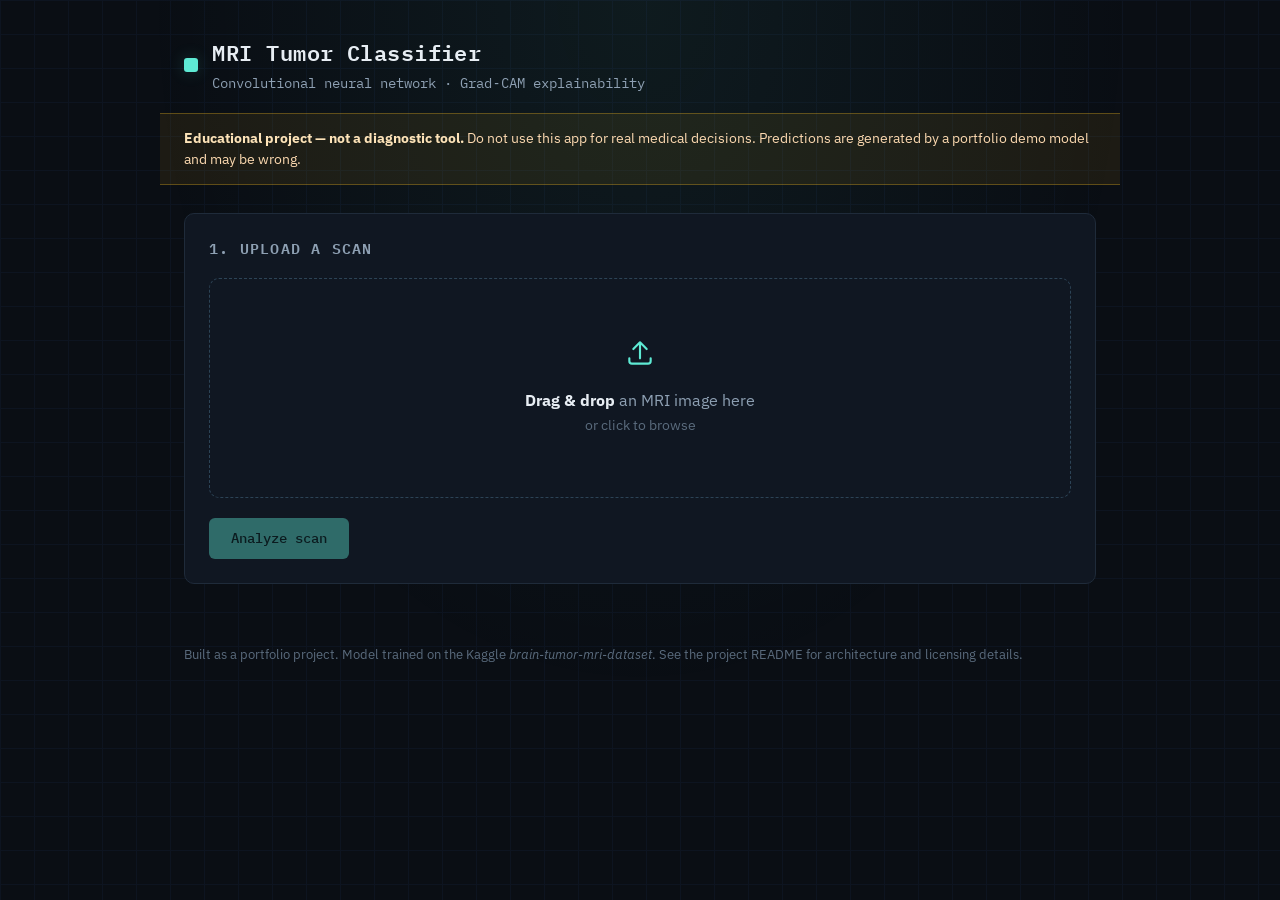
==== static/index.html @ f2979c69 "Add static frontend and wire static file serving into main.py Implements issue #4: a minimal drag-an" ====
<!doctype html>
<html lang="en">
<head>
  <meta charset="UTF-8" />
  <meta name="viewport" content="width=device-width, initial-scale=1.0" />
  <title>MRI Tumor Classifier</title>
  <link rel="stylesheet" href="/static/style.css" />
</head>
<body>
  <div class="scanlines" aria-hidden="true"></div>

  <header class="site-header">
    <div class="brand">
      <span class="brand-mark" aria-hidden="true"></span>
      <div>
        <h1>MRI Tumor Classifier</h1>
        <p class="subhead">Convolutional neural network &middot; Grad&#8209;CAM explainability</p>
      </div>
    </div>
  </header>

  <div class="disclaimer" role="note">
    <strong>Educational project — not a diagnostic tool.</strong>
    Do not use this app for real medical decisions. Predictions are generated by a
    portfolio demo model and may be wrong.
  </div>

  <main class="layout">
    <section class="panel upload-panel" aria-labelledby="upload-heading">
      <h2 id="upload-heading">1. Upload a scan</h2>

      <div id="dropzone" class="dropzone" tabindex="0" role="button"
           aria-label="Upload an MRI image by dragging and dropping or pressing Enter to browse files">
        <input id="file-input" type="file" accept="image/*" hidden />

        <div id="dropzone-empty" class="dropzone-content">
          <svg class="upload-icon" viewBox="0 0 24 24" fill="none" aria-hidden="true">
            <path d="M12 16V4M12 4L7 9M12 4l5 5" stroke="currentColor" stroke-width="1.6" stroke-linecap="round" stroke-linejoin="round"/>
            <path d="M4 16v2a2 2 0 0 0 2 2h12a2 2 0 0 0 2-2v-2" stroke="currentColor" stroke-width="1.6" stroke-linecap="round" stroke-linejoin="round"/>
          </svg>
          <p><strong>Drag &amp; drop</strong> an MRI image here</p>
          <p class="or-text">or click to browse</p>
        </div>

        <div id="dropzone-preview" class="dropzone-preview" hidden>
          <img id="preview-image" alt="Preview of the uploaded MRI scan" />
        </div>
      </div>

      <div class="upload-actions">
        <button id="change-image-btn" class="btn btn-ghost" type="button" hidden>Choose a different image</button>
        <button id="analyze-btn" class="btn btn-primary" type="button" disabled>Analyze scan</button>
      </div>

      <p id="error-message" class="error-message" role="alert" hidden></p>
    </section>

    <section id="results-panel" class="panel results-panel" aria-labelledby="results-heading" hidden>
      <h2 id="results-heading">2. Results</h2>

      <div id="loading-state" class="loading-state" hidden>
        <span class="spinner" aria-hidden="true"></span>
        <p>Running inference&hellip;</p>
      </div>

      <div id="results-content" class="results-content" hidden>
        <div class="results-grid">
          <figure class="gradcam-figure">
            <img id="gradcam-image" alt="Grad-CAM heatmap overlay highlighting the regions of the scan that most influenced the prediction" />
            <figcaption>Grad&#8209;CAM heatmap &mdash; brighter regions influenced the prediction most</figcaption>
          </figure>

          <div class="prediction-summary">
            <p class="predicted-label-tag">Predicted class</p>
            <p id="predicted-class" class="predicted-class"></p>

            <p class="confidence-label-tag">Confidence by class</p>
            <ul id="confidence-list" class="confidence-list"></ul>
          </div>
        </div>

        <div class="disclaimer disclaimer-results" role="note">
          <strong>Reminder:</strong> this is an educational demo, not a diagnostic tool.
          Never use this output for real medical decisions.
        </div>
      </div>
    </section>
  </main>

  <footer class="site-footer">
    <p>
      Built as a portfolio project. Model trained on the Kaggle
      <em>brain-tumor-mri-dataset</em>. See the project README for architecture and licensing details.
    </p>
  </footer>

  <script src="/static/script.js"></script>
</body>
</html>
---- static/style.css ----
@import url("https://fonts.googleapis.com/css2?family=IBM+Plex+Mono:wght@400;500;600&family=IBM+Plex+Sans:wght@400;500;600&display=swap");

:root {
  --bg: #0a0e14;
  --bg-grid: #0d1420;
  --panel: #101722;
  --panel-border: #1f2b3a;
  --panel-border-hover: #2c4356;
  --text: #e7edf3;
  --text-dim: #8ea0b3;
  --text-faint: #5a6b7d;
  --accent: #5eead4;
  --accent-strong: #2dd4bf;
  --accent-dim: rgba(94, 234, 212, 0.12);
  --error: #f87171;
  --error-bg: rgba(248, 113, 113, 0.1);
  --error-border: rgba(248, 113, 113, 0.35);
  --radius: 10px;
  --font-mono: "IBM Plex Mono", ui-monospace, SFMono-Regular, Menlo, monospace;
  --font-sans: "IBM Plex Sans", -apple-system, BlinkMacSystemFont, sans-serif;
}

* {
  box-sizing: border-box;
}

/* The `hidden` attribute must always win over any `display` rule below --
   several elements toggle visibility via `.hidden = true/false` in script.js
   and rely on the browser's default [hidden] behavior. */
[hidden] {
  display: none !important;
}

html,
body {
  margin: 0;
  padding: 0;
}

body {
  min-height: 100vh;
  background-color: var(--bg);
  background-image:
    linear-gradient(var(--bg-grid) 1px, transparent 1px),
    linear-gradient(90deg, var(--bg-grid) 1px, transparent 1px);
  background-size: 34px 34px;
  color: var(--text);
  font-family: var(--font-sans);
  line-height: 1.5;
  position: relative;
}

.scanlines {
  position: fixed;
  inset: 0;
  pointer-events: none;
  background: radial-gradient(ellipse at top, rgba(94, 234, 212, 0.06), transparent 55%);
  z-index: 0;
}

/* ---------- Header ---------- */

.site-header {
  position: relative;
  z-index: 1;
  padding: 2.25rem 1.5rem 1.25rem;
  max-width: 960px;
  margin: 0 auto;
}

.brand {
  display: flex;
  align-items: center;
  gap: 0.9rem;
}

.brand-mark {
  width: 14px;
  height: 14px;
  flex: none;
  border-radius: 3px;
  background: var(--accent);
  box-shadow: 0 0 16px 2px var(--accent-dim);
}

.site-header h1 {
  margin: 0;
  font-family: var(--font-mono);
  font-size: 1.4rem;
  font-weight: 600;
  letter-spacing: 0.02em;
}

.subhead {
  margin: 0.2rem 0 0;
  color: var(--text-dim);
  font-size: 0.85rem;
  font-family: var(--font-mono);
}

/* ---------- Disclaimer ---------- */

.disclaimer {
  position: relative;
  z-index: 1;
  max-width: 960px;
  margin: 0 auto 1.75rem;
  padding: 0.85rem 1.5rem;
  font-size: 0.88rem;
  color: #fcd9b0;
  background: rgba(251, 191, 36, 0.08);
  border-top: 1px solid rgba(251, 191, 36, 0.3);
  border-bottom: 1px solid rgba(251, 191, 36, 0.3);
}

.disclaimer strong {
  color: #fde3b8;
}

.disclaimer-results {
  margin: 1.5rem 0 0;
  border-radius: var(--radius);
  border: 1px solid rgba(251, 191, 36, 0.3);
}

/* ---------- Layout ---------- */

.layout {
  position: relative;
  z-index: 1;
  max-width: 960px;
  margin: 0 auto;
  padding: 0 1.5rem 3rem;
  display: grid;
  gap: 1.5rem;
}

.panel {
  background: var(--panel);
  border: 1px solid var(--panel-border);
  border-radius: var(--radius);
  padding: 1.5rem;
}

.panel h2 {
  margin: 0 0 1.1rem;
  font-family: var(--font-mono);
  font-size: 0.95rem;
  font-weight: 600;
  color: var(--text-dim);
  text-transform: uppercase;
  letter-spacing: 0.08em;
}

/* ---------- Dropzone ---------- */

.dropzone {
  border: 1.5px dashed var(--panel-border-hover);
  border-radius: var(--radius);
  min-height: 220px;
  display: flex;
  align-items: center;
  justify-content: center;
  cursor: pointer;
  transition: border-color 0.15s ease, background-color 0.15s ease;
  outline: none;
}

.dropzone:hover,
.dropzone:focus-visible {
  border-color: var(--accent);
  background: var(--accent-dim);
}

.dropzone.dragover {
  border-color: var(--accent-strong);
  background: var(--accent-dim);
}

.dropzone-content {
  text-align: center;
  color: var(--text-dim);
  padding: 2rem;
}

.upload-icon {
  width: 32px;
  height: 32px;
  color: var(--accent);
  margin-bottom: 0.6rem;
}

.dropzone-content p {
  margin: 0.2rem 0;
}

.dropzone-content strong {
  color: var(--text);
}

.or-text {
  font-size: 0.85rem;
  color: var(--text-faint);
}

.dropzone-preview {
  width: 100%;
  padding: 1rem;
  display: flex;
  justify-content: center;
}

.dropzone-preview img {
  max-width: 100%;
  max-height: 360px;
  border-radius: 6px;
  border: 1px solid var(--panel-border);
}

/* ---------- Buttons ---------- */

.upload-actions {
  display: flex;
  gap: 0.75rem;
  margin-top: 1.25rem;
  flex-wrap: wrap;
}

.btn {
  font-family: var(--font-mono);
  font-size: 0.85rem;
  font-weight: 500;
  padding: 0.65rem 1.3rem;
  border-radius: 6px;
  border: 1px solid transparent;
  cursor: pointer;
  transition: opacity 0.15s ease, background-color 0.15s ease, border-color 0.15s ease;
}

.btn:disabled {
  cursor: not-allowed;
  opacity: 0.4;
}

.btn-primary {
  background: var(--accent);
  color: #06231d;
}

.btn-primary:hover:not(:disabled) {
  background: var(--accent-strong);
}

.btn-ghost {
  background: transparent;
  color: var(--text-dim);
  border-color: var(--panel-border-hover);
}

.btn-ghost:hover {
  color: var(--text);
  border-color: var(--accent);
}

/* ---------- Error ---------- */

.error-message {
  margin: 1.1rem 0 0;
  padding: 0.75rem 1rem;
  background: var(--error-bg);
  border: 1px solid var(--error-border);
  color: var(--error);
  border-radius: 6px;
  font-size: 0.9rem;
}

/* ---------- Results ---------- */

.loading-state {
  display: flex;
  align-items: center;
  gap: 0.75rem;
  color: var(--text-dim);
  padding: 1.5rem 0;
  font-family: var(--font-mono);
  font-size: 0.9rem;
}

.spinner {
  width: 18px;
  height: 18px;
  border-radius: 50%;
  border: 2px solid var(--panel-border-hover);
  border-top-color: var(--accent);
  animation: spin 0.8s linear infinite;
}

@keyframes spin {
  to {
    transform: rotate(360deg);
  }
}

.results-grid {
  display: grid;
  grid-template-columns: 1.1fr 1fr;
  gap: 1.75rem;
}

@media (max-width: 640px) {
  .results-grid {
    grid-template-columns: 1fr;
  }
}

.gradcam-figure {
  margin: 0;
}

.gradcam-figure img {
  width: 100%;
  border-radius: 6px;
  border: 1px solid var(--panel-border);
  display: block;
}

.gradcam-figure figcaption {
  margin-top: 0.6rem;
  font-size: 0.78rem;
  color: var(--text-faint);
}

.predicted-label-tag,
.confidence-label-tag {
  margin: 0 0 0.35rem;
  font-family: var(--font-mono);
  font-size: 0.75rem;
  text-transform: uppercase;
  letter-spacing: 0.08em;
  color: var(--text-faint);
}

.confidence-label-tag {
  margin-top: 1.5rem;
}

.predicted-class {
  margin: 0;
  font-family: var(--font-mono);
  font-size: 1.9rem;
  font-weight: 600;
  color: var(--accent);
  text-transform: capitalize;
}

.confidence-list {
  list-style: none;
  margin: 0;
  padding: 0;
  display: grid;
  gap: 0.6rem;
}

.confidence-row {
  display: grid;
  grid-template-columns: 90px 1fr 48px;
  align-items: center;
  gap: 0.6rem;
  font-size: 0.85rem;
}

.confidence-row .class-name {
  text-transform: capitalize;
  color: var(--text-dim);
}

.confidence-row.is-top .class-name {
  color: var(--text);
  font-weight: 600;
}

.confidence-bar-track {
  display: block;
  height: 8px;
  background: var(--bg-grid);
  border-radius: 4px;
  overflow: hidden;
  border: 1px solid var(--panel-border);
}

.confidence-bar-fill {
  display: block;
  height: 100%;
  background: var(--text-faint);
  border-radius: 4px;
}

.confidence-row.is-top .confidence-bar-fill {
  background: var(--accent);
}

.confidence-value {
  text-align: right;
  font-family: var(--font-mono);
  color: var(--text-dim);
}

/* ---------- Footer ---------- */

.site-footer {
  position: relative;
  z-index: 1;
  max-width: 960px;
  margin: 0 auto;
  padding: 0 1.5rem 3rem;
  color: var(--text-faint);
  font-size: 0.8rem;
}
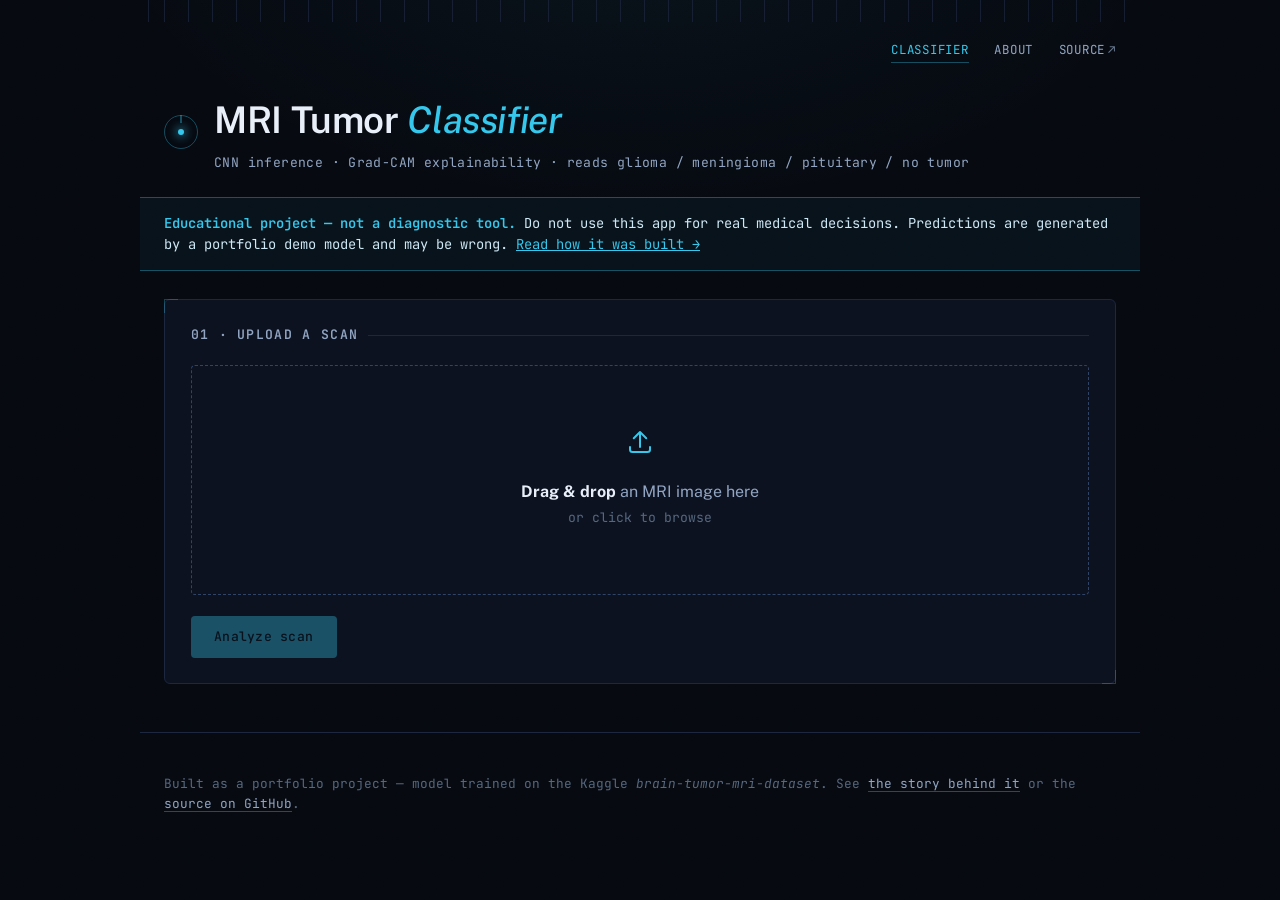
==== commit 1f2258d9: "Model retrain and frontend UI" ====
--- a/static/index.html
+++ b/static/index.html
@@ -4,17 +4,27 @@
   <meta charset="UTF-8" />
   <meta name="viewport" content="width=device-width, initial-scale=1.0" />
   <title>MRI Tumor Classifier</title>
+  <meta name="description" content="Upload a brain MRI scan and get a CNN-based tumor classification with a Grad-CAM heatmap explaining the prediction." />
   <link rel="stylesheet" href="/static/style.css" />
 </head>
 <body>
-  <div class="scanlines" aria-hidden="true"></div>
+  <div class="ruler" aria-hidden="true"></div>
+
+  <nav class="topnav" aria-label="Primary">
+    <span></span>
+    <div class="topnav-links">
+      <a href="/" aria-current="page">Classifier</a>
+      <a href="/about">About</a>
+      <a class="external" href="https://github.com/kellanmcintosh/MRI-tumor-Detection-app" target="_blank" rel="noopener">Source</a>
+    </div>
+  </nav>
 
   <header class="site-header">
     <div class="brand">
       <span class="brand-mark" aria-hidden="true"></span>
       <div>
-        <h1>MRI Tumor Classifier</h1>
-        <p class="subhead">Convolutional neural network &middot; Grad&#8209;CAM explainability</p>
+        <h1>MRI Tumor <em>Classifier</em></h1>
+        <p class="subhead">CNN inference &middot; Grad&#8209;CAM explainability &middot; reads glioma / meningioma / pituitary / no&nbsp;tumor</p>
       </div>
     </div>
   </header>
@@ -22,12 +32,14 @@
   <div class="disclaimer" role="note">
     <strong>Educational project — not a diagnostic tool.</strong>
     Do not use this app for real medical decisions. Predictions are generated by a
-    portfolio demo model and may be wrong.
+    portfolio demo model and may be wrong. <a href="/about#model">Read how it was built &rarr;</a>
   </div>
 
   <main class="layout">
     <section class="panel upload-panel" aria-labelledby="upload-heading">
-      <h2 id="upload-heading">1. Upload a scan</h2>
+      <span class="bracket tl" aria-hidden="true"></span>
+      <span class="bracket br" aria-hidden="true"></span>
+      <h2 id="upload-heading">01 &middot; Upload a scan</h2>
 
       <div id="dropzone" class="dropzone" tabindex="0" role="button"
            aria-label="Upload an MRI image by dragging and dropping or pressing Enter to browse files">
@@ -43,7 +55,11 @@
         </div>
 
         <div id="dropzone-preview" class="dropzone-preview" hidden>
-          <img id="preview-image" alt="Preview of the uploaded MRI scan" />
+          <div class="viewport is-active">
+            <span class="viewport-tag tl">Preview</span>
+            <span class="viewport-tag br">Unprocessed</span>
+            <img id="preview-image" alt="Preview of the uploaded MRI scan" />
+          </div>
         </div>
       </div>
 
@@ -56,7 +72,9 @@
     </section>
 
     <section id="results-panel" class="panel results-panel" aria-labelledby="results-heading" hidden>
-      <h2 id="results-heading">2. Results</h2>
+      <span class="bracket tl" aria-hidden="true"></span>
+      <span class="bracket br" aria-hidden="true"></span>
+      <h2 id="results-heading">02 &middot; Results</h2>
 
       <div id="loading-state" class="loading-state" hidden>
         <span class="spinner" aria-hidden="true"></span>
@@ -66,8 +84,13 @@
       <div id="results-content" class="results-content" hidden>
         <div class="results-grid">
           <figure class="gradcam-figure">
-            <img id="gradcam-image" alt="Grad-CAM heatmap overlay highlighting the regions of the scan that most influenced the prediction" />
-            <figcaption>Grad&#8209;CAM heatmap &mdash; brighter regions influenced the prediction most</figcaption>
+            <div class="viewport is-active">
+              <span class="viewport-tag tl">Grad&#8209;CAM</span>
+              <span class="viewport-tag tr">MRI</span>
+              <span class="viewport-tag br">Overlay</span>
+              <img id="gradcam-image" alt="Grad-CAM heatmap overlay highlighting the regions of the scan that most influenced the prediction" />
+            </div>
+            <figcaption>Brighter regions influenced the prediction most</figcaption>
           </figure>
 
           <div class="prediction-summary">
@@ -89,8 +112,9 @@
 
   <footer class="site-footer">
     <p>
-      Built as a portfolio project. Model trained on the Kaggle
-      <em>brain-tumor-mri-dataset</em>. See the project README for architecture and licensing details.
+      Built as a portfolio project &mdash; model trained on the Kaggle
+      <em>brain&#8209;tumor&#8209;mri&#8209;dataset</em>. See <a href="/about">the story behind it</a>
+      or the <a href="https://github.com/kellanmcintosh/MRI-tumor-Detection-app" target="_blank" rel="noopener">source on GitHub</a>.
     </p>
   </footer>
 
--- a/static/style.css
+++ b/static/style.css
@@ -1,34 +1,45 @@
-@import url("https://fonts.googleapis.com/css2?family=IBM+Plex+Mono:wght@400;500;600&family=IBM+Plex+Sans:wght@400;500;600&display=swap");
-
+@import url("https://fonts.googleapis.com/css2?family=Public+Sans:ital,wght@0,400;0,500;0,600;0,700;1,500;1,600&family=JetBrains+Mono:wght@400;500;600&display=swap");
+
+/* ==========================================================================
+   Design tokens — modeled on real DICOM/PACS viewers (OHIF, Sectra, RadiAnt):
+   black viewports, navy chrome, cyan accent, plain functional typography.
+   No serif, no warm cast — clinical software reads as instrumentation, not
+   editorial. JetBrains Mono carries data readouts & system labels.
+   ========================================================================== */
 :root {
-  --bg: #0a0e14;
-  --bg-grid: #0d1420;
-  --panel: #101722;
-  --panel-border: #1f2b3a;
-  --panel-border-hover: #2c4356;
-  --text: #e7edf3;
-  --text-dim: #8ea0b3;
-  --text-faint: #5a6b7d;
-  --accent: #5eead4;
-  --accent-strong: #2dd4bf;
-  --accent-dim: rgba(94, 234, 212, 0.12);
-  --error: #f87171;
-  --error-bg: rgba(248, 113, 113, 0.1);
-  --error-border: rgba(248, 113, 113, 0.35);
-  --radius: 10px;
-  --font-mono: "IBM Plex Mono", ui-monospace, SFMono-Regular, Menlo, monospace;
-  --font-sans: "IBM Plex Sans", -apple-system, BlinkMacSystemFont, sans-serif;
+  --bg: #060910;
+  --bg-raised: #0b111c;
+  --panel: #0c1220;
+  --panel-border: #1c2740;
+  --panel-border-hover: #2f4568;
+  --text: #e9eff8;
+  --text-dim: #91a5c2;
+  --text-faint: #56687f;
+  --accent: #35c8ec;
+  --accent-strong: #17a8cf;
+  --accent-soft: rgba(53, 200, 236, 0.1);
+  --accent-line: rgba(53, 200, 236, 0.35);
+  --accent-ink: #031015;
+  --error: #ff6b6b;
+  --error-bg: rgba(255, 107, 107, 0.09);
+  --error-border: rgba(255, 107, 107, 0.32);
+  --radius: 4px;
+  --radius-lg: 6px;
+  --font-display: "Public Sans", -apple-system, BlinkMacSystemFont, "Segoe UI", sans-serif;
+  --font-mono: "JetBrains Mono", ui-monospace, SFMono-Regular, Menlo, monospace;
+  --max: 1000px;
 }
 
 * {
   box-sizing: border-box;
 }
 
-/* The `hidden` attribute must always win over any `display` rule below --
-   several elements toggle visibility via `.hidden = true/false` in script.js
-   and rely on the browser's default [hidden] behavior. */
 [hidden] {
   display: none !important;
+}
+
+html {
+  scroll-behavior: smooth;
 }
 
 html,
@@ -40,22 +51,102 @@
 body {
   min-height: 100vh;
   background-color: var(--bg);
-  background-image:
-    linear-gradient(var(--bg-grid) 1px, transparent 1px),
-    linear-gradient(90deg, var(--bg-grid) 1px, transparent 1px);
-  background-size: 34px 34px;
+  background-image: radial-gradient(ellipse 900px 500px at 50% -10%, rgba(53, 200, 236, 0.05), transparent 60%);
   color: var(--text);
-  font-family: var(--font-sans);
-  line-height: 1.5;
-  position: relative;
-}
-
-.scanlines {
+  font-family: var(--font-display);
+  line-height: 1.55;
+  position: relative;
+}
+
+/* Fine grain overlay for texture — keeps flat dark panels from feeling like
+   an untextured template background. */
+body::before {
+  content: "";
   position: fixed;
   inset: 0;
+  z-index: 0;
   pointer-events: none;
-  background: radial-gradient(ellipse at top, rgba(94, 234, 212, 0.06), transparent 55%);
-  z-index: 0;
+  opacity: 0.22;
+  mix-blend-mode: overlay;
+  background-image: url("data:image/svg+xml,%3Csvg xmlns='http://www.w3.org/2000/svg' width='120' height='120'%3E%3Cfilter id='n'%3E%3CfeTurbulence type='fractalNoise' baseFrequency='0.9' numOctaves='2' stitchTiles='stitch'/%3E%3C/filter%3E%3Crect width='100%25' height='100%25' filter='url(%23n)' opacity='0.5'/%3E%3C/svg%3E");
+}
+
+::selection {
+  background: var(--accent);
+  color: var(--accent-ink);
+}
+
+a {
+  color: var(--accent);
+}
+
+code {
+  font-family: var(--font-mono);
+  font-size: 0.92em;
+}
+
+/* ---------- Ruler ticks (decorative, reinforces "measurement") ---------- */
+
+.ruler {
+  position: relative;
+  z-index: 1;
+  height: 22px;
+  max-width: var(--max);
+  margin: 0 auto;
+  background-image: repeating-linear-gradient(
+    90deg,
+    var(--panel-border) 0,
+    var(--panel-border) 1px,
+    transparent 1px,
+    transparent 24px
+  );
+  background-position: 1.5rem 0;
+  opacity: 0.7;
+}
+
+/* ---------- Top nav ---------- */
+
+.topnav {
+  position: relative;
+  z-index: 2;
+  max-width: var(--max);
+  margin: 0 auto;
+  padding: 1.1rem 1.5rem 0;
+  display: flex;
+  align-items: center;
+  justify-content: space-between;
+  gap: 1rem;
+  flex-wrap: wrap;
+}
+
+.topnav-links {
+  display: flex;
+  align-items: center;
+  gap: 1.6rem;
+  font-family: var(--font-mono);
+  font-size: 0.78rem;
+  letter-spacing: 0.06em;
+  text-transform: uppercase;
+}
+
+.topnav-links a {
+  color: var(--text-dim);
+  text-decoration: none;
+  padding-bottom: 3px;
+  border-bottom: 1px solid transparent;
+  transition: color 0.15s ease, border-color 0.15s ease;
+}
+
+.topnav-links a:hover,
+.topnav-links a[aria-current="page"] {
+  color: var(--accent);
+  border-color: var(--accent-line);
+}
+
+.topnav-links a.external::after {
+  content: "\2197";
+  margin-left: 0.25em;
+  opacity: 0.7;
 }
 
 /* ---------- Header ---------- */
@@ -63,39 +154,72 @@
 .site-header {
   position: relative;
   z-index: 1;
-  padding: 2.25rem 1.5rem 1.25rem;
-  max-width: 960px;
+  padding: 1.75rem 1.5rem 1.5rem;
+  max-width: var(--max);
   margin: 0 auto;
+  animation: rise 0.6s ease both;
 }
 
 .brand {
   display: flex;
   align-items: center;
-  gap: 0.9rem;
+  gap: 1rem;
 }
 
 .brand-mark {
-  width: 14px;
-  height: 14px;
+  width: 34px;
+  height: 34px;
   flex: none;
-  border-radius: 3px;
+  position: relative;
+  border: 1.5px solid var(--accent-line);
+  border-radius: 50%;
+}
+
+.brand-mark::before,
+.brand-mark::after {
+  content: "";
+  position: absolute;
   background: var(--accent);
-  box-shadow: 0 0 16px 2px var(--accent-dim);
+}
+
+.brand-mark::before {
+  left: 50%;
+  top: 50%;
+  width: 6px;
+  height: 6px;
+  border-radius: 50%;
+  transform: translate(-50%, -50%);
+  box-shadow: 0 0 10px 2px rgba(53, 200, 236, 0.55);
+}
+
+.brand-mark::after {
+  left: 50%;
+  top: -1px;
+  width: 1px;
+  height: 8px;
+  transform: translateX(-50%);
+  opacity: 0.7;
 }
 
 .site-header h1 {
   margin: 0;
-  font-family: var(--font-mono);
-  font-size: 1.4rem;
+  font-size: clamp(1.7rem, 1.3rem + 1.4vw, 2.3rem);
   font-weight: 600;
-  letter-spacing: 0.02em;
+  letter-spacing: -0.01em;
+}
+
+.site-header h1 em {
+  color: var(--accent);
+  font-style: italic;
+  font-weight: 500;
 }
 
 .subhead {
-  margin: 0.2rem 0 0;
-  color: var(--text-dim);
-  font-size: 0.85rem;
-  font-family: var(--font-mono);
+  margin: 0.3rem 0 0;
+  color: var(--text-dim);
+  font-size: 0.82rem;
+  font-family: var(--font-mono);
+  letter-spacing: 0.03em;
 }
 
 /* ---------- Disclaimer ---------- */
@@ -103,24 +227,26 @@
 .disclaimer {
   position: relative;
   z-index: 1;
-  max-width: 960px;
+  max-width: var(--max);
   margin: 0 auto 1.75rem;
-  padding: 0.85rem 1.5rem;
-  font-size: 0.88rem;
-  color: #fcd9b0;
-  background: rgba(251, 191, 36, 0.08);
-  border-top: 1px solid rgba(251, 191, 36, 0.3);
-  border-bottom: 1px solid rgba(251, 191, 36, 0.3);
+  padding: 0.9rem 1.5rem;
+  font-size: 0.86rem;
+  color: #cfe8f5;
+  background: rgba(53, 200, 236, 0.05);
+  border-top: 1px solid var(--accent-line);
+  border-bottom: 1px solid var(--accent-line);
+  font-family: var(--font-mono);
 }
 
 .disclaimer strong {
-  color: #fde3b8;
+  color: var(--accent);
+  font-weight: 600;
 }
 
 .disclaimer-results {
   margin: 1.5rem 0 0;
   border-radius: var(--radius);
-  border: 1px solid rgba(251, 191, 36, 0.3);
+  border: 1px solid var(--accent-line);
 }
 
 /* ---------- Layout ---------- */
@@ -128,7 +254,7 @@
 .layout {
   position: relative;
   z-index: 1;
-  max-width: 960px;
+  max-width: var(--max);
   margin: 0 auto;
   padding: 0 1.5rem 3rem;
   display: grid;
@@ -138,18 +264,58 @@
 .panel {
   background: var(--panel);
   border: 1px solid var(--panel-border);
-  border-radius: var(--radius);
-  padding: 1.5rem;
+  border-radius: var(--radius-lg);
+  padding: 1.6rem;
+  position: relative;
+  animation: rise 0.6s ease both;
+}
+
+/* Viewfinder corner brackets — a signature detail echoing an imaging
+   device's frame rather than a plain rounded card. */
+.panel {
+  --bracket: 14px;
+}
+
+.panel > .bracket {
+  position: absolute;
+  width: var(--bracket);
+  height: var(--bracket);
+  pointer-events: none;
+  opacity: 0.85;
+}
+
+.panel > .bracket.tl {
+  top: -1px;
+  left: -1px;
+  border-top: 1.5px solid var(--accent-line);
+  border-left: 1.5px solid var(--accent-line);
+}
+
+.panel > .bracket.br {
+  bottom: -1px;
+  right: -1px;
+  border-bottom: 1.5px solid var(--accent-line);
+  border-right: 1.5px solid var(--accent-line);
 }
 
 .panel h2 {
-  margin: 0 0 1.1rem;
-  font-family: var(--font-mono);
-  font-size: 0.95rem;
+  margin: 0 0 1.2rem;
+  font-family: var(--font-mono);
+  font-size: 0.82rem;
   font-weight: 600;
   color: var(--text-dim);
   text-transform: uppercase;
-  letter-spacing: 0.08em;
+  letter-spacing: 0.1em;
+  display: flex;
+  align-items: center;
+  gap: 0.6rem;
+}
+
+.panel h2::after {
+  content: "";
+  flex: 1;
+  height: 1px;
+  background: var(--panel-border);
 }
 
 /* ---------- Dropzone ---------- */
@@ -157,11 +323,11 @@
 .dropzone {
   border: 1.5px dashed var(--panel-border-hover);
   border-radius: var(--radius);
-  min-height: 220px;
+  min-height: 230px;
   display: flex;
   align-items: center;
   justify-content: center;
-  cursor: pointer;
+  cursor: crosshair;
   transition: border-color 0.15s ease, background-color 0.15s ease;
   outline: none;
 }
@@ -169,12 +335,12 @@
 .dropzone:hover,
 .dropzone:focus-visible {
   border-color: var(--accent);
-  background: var(--accent-dim);
+  background: var(--accent-soft);
 }
 
 .dropzone.dragover {
   border-color: var(--accent-strong);
-  background: var(--accent-dim);
+  background: var(--accent-soft);
 }
 
 .dropzone-content {
@@ -184,14 +350,14 @@
 }
 
 .upload-icon {
-  width: 32px;
-  height: 32px;
-  color: var(--accent);
-  margin-bottom: 0.6rem;
+  width: 30px;
+  height: 30px;
+  color: var(--accent);
+  margin-bottom: 0.7rem;
 }
 
 .dropzone-content p {
-  margin: 0.2rem 0;
+  margin: 0.25rem 0;
 }
 
 .dropzone-content strong {
@@ -199,8 +365,9 @@
 }
 
 .or-text {
-  font-size: 0.85rem;
+  font-size: 0.82rem;
   color: var(--text-faint);
+  font-family: var(--font-mono);
 }
 
 .dropzone-preview {
@@ -210,11 +377,65 @@
   justify-content: center;
 }
 
-.dropzone-preview img {
-  max-width: 100%;
+/* ---------- Viewport (real PACS/DICOM viewer convention: a black frame
+   around the image with small corner data readouts baked onto it, and a
+   cyan border marking it "active" — borrowed from how OHIF/Sectra/RadiAnt
+   actually present a loaded scan) ---------- */
+
+.viewport {
+  position: relative;
+  width: 100%;
+  max-width: 420px;
+  border-radius: 3px;
+  overflow: hidden;
+  background: #000;
+  border: 1px solid var(--panel-border);
+}
+
+.viewport.is-active {
+  border-color: var(--accent);
+  box-shadow: 0 0 0 1px var(--accent-line);
+}
+
+.viewport img {
+  display: block;
+  width: 100%;
   max-height: 360px;
-  border-radius: 6px;
-  border: 1px solid var(--panel-border);
+  object-fit: contain;
+  margin: 0 auto;
+}
+
+.viewport-tag {
+  position: absolute;
+  z-index: 1;
+  font-family: var(--font-mono);
+  font-size: 0.64rem;
+  letter-spacing: 0.05em;
+  text-transform: uppercase;
+  color: var(--text-dim);
+  text-shadow: 0 1px 3px rgba(0, 0, 0, 0.9);
+  pointer-events: none;
+}
+
+.viewport-tag.tl {
+  top: 7px;
+  left: 8px;
+}
+
+.viewport-tag.tr {
+  top: 7px;
+  right: 8px;
+}
+
+.viewport-tag.bl {
+  bottom: 7px;
+  left: 8px;
+}
+
+.viewport-tag.br {
+  bottom: 7px;
+  right: 8px;
+  color: var(--accent);
 }
 
 /* ---------- Buttons ---------- */
@@ -222,29 +443,36 @@
 .upload-actions {
   display: flex;
   gap: 0.75rem;
-  margin-top: 1.25rem;
+  margin-top: 1.35rem;
   flex-wrap: wrap;
 }
 
 .btn {
   font-family: var(--font-mono);
-  font-size: 0.85rem;
+  font-size: 0.82rem;
   font-weight: 500;
-  padding: 0.65rem 1.3rem;
-  border-radius: 6px;
+  letter-spacing: 0.02em;
+  padding: 0.7rem 1.4rem;
+  border-radius: var(--radius);
   border: 1px solid transparent;
   cursor: pointer;
-  transition: opacity 0.15s ease, background-color 0.15s ease, border-color 0.15s ease;
+  text-decoration: none;
+  display: inline-block;
+  transition: opacity 0.15s ease, background-color 0.15s ease, border-color 0.15s ease, transform 0.15s ease;
+}
+
+.btn:active:not(:disabled) {
+  transform: translateY(1px);
 }
 
 .btn:disabled {
   cursor: not-allowed;
-  opacity: 0.4;
+  opacity: 0.35;
 }
 
 .btn-primary {
   background: var(--accent);
-  color: #06231d;
+  color: var(--accent-ink);
 }
 
 .btn-primary:hover:not(:disabled) {
@@ -266,12 +494,13 @@
 
 .error-message {
   margin: 1.1rem 0 0;
-  padding: 0.75rem 1rem;
+  padding: 0.8rem 1rem;
   background: var(--error-bg);
   border: 1px solid var(--error-border);
   color: var(--error);
-  border-radius: 6px;
-  font-size: 0.9rem;
+  border-radius: var(--radius);
+  font-size: 0.88rem;
+  font-family: var(--font-mono);
 }
 
 /* ---------- Results ---------- */
@@ -283,7 +512,7 @@
   color: var(--text-dim);
   padding: 1.5rem 0;
   font-family: var(--font-mono);
-  font-size: 0.9rem;
+  font-size: 0.88rem;
 }
 
 .spinner {
@@ -317,40 +546,34 @@
   margin: 0;
 }
 
-.gradcam-figure img {
-  width: 100%;
-  border-radius: 6px;
-  border: 1px solid var(--panel-border);
-  display: block;
-}
-
 .gradcam-figure figcaption {
-  margin-top: 0.6rem;
-  font-size: 0.78rem;
+  margin-top: 0.65rem;
+  font-size: 0.76rem;
   color: var(--text-faint);
+  font-family: var(--font-mono);
 }
 
 .predicted-label-tag,
 .confidence-label-tag {
-  margin: 0 0 0.35rem;
-  font-family: var(--font-mono);
-  font-size: 0.75rem;
+  margin: 0 0 0.4rem;
+  font-family: var(--font-mono);
+  font-size: 0.72rem;
   text-transform: uppercase;
-  letter-spacing: 0.08em;
+  letter-spacing: 0.1em;
   color: var(--text-faint);
 }
 
 .confidence-label-tag {
-  margin-top: 1.5rem;
+  margin-top: 1.6rem;
 }
 
 .predicted-class {
   margin: 0;
-  font-family: var(--font-mono);
-  font-size: 1.9rem;
-  font-weight: 600;
+  font-size: 2rem;
+  font-weight: 700;
   color: var(--accent);
   text-transform: capitalize;
+  letter-spacing: -0.01em;
 }
 
 .confidence-list {
@@ -358,7 +581,7 @@
   margin: 0;
   padding: 0;
   display: grid;
-  gap: 0.6rem;
+  gap: 0.65rem;
 }
 
 .confidence-row {
@@ -366,7 +589,8 @@
   grid-template-columns: 90px 1fr 48px;
   align-items: center;
   gap: 0.6rem;
-  font-size: 0.85rem;
+  font-size: 0.84rem;
+  font-family: var(--font-mono);
 }
 
 .confidence-row .class-name {
@@ -381,8 +605,8 @@
 
 .confidence-bar-track {
   display: block;
-  height: 8px;
-  background: var(--bg-grid);
+  height: 7px;
+  background: var(--bg-raised);
   border-radius: 4px;
   overflow: hidden;
   border: 1px solid var(--panel-border);
@@ -401,7 +625,6 @@
 
 .confidence-value {
   text-align: right;
-  font-family: var(--font-mono);
   color: var(--text-dim);
 }
 
@@ -410,9 +633,309 @@
 .site-footer {
   position: relative;
   z-index: 1;
-  max-width: 960px;
+  max-width: var(--max);
   margin: 0 auto;
-  padding: 0 1.5rem 3rem;
+  padding: 1.5rem 1.5rem 3rem;
   color: var(--text-faint);
   font-size: 0.8rem;
-}
+  font-family: var(--font-mono);
+  border-top: 1px solid var(--panel-border);
+  padding-top: 1.75rem;
+  display: flex;
+  justify-content: space-between;
+  gap: 1rem;
+  flex-wrap: wrap;
+}
+
+.site-footer a {
+  color: var(--text-dim);
+  text-decoration: underline;
+  text-decoration-color: var(--panel-border-hover);
+  text-underline-offset: 3px;
+}
+
+.site-footer a:hover {
+  color: var(--accent);
+}
+
+/* ==========================================================================
+   About page — editorial storytelling, same clinical tokens. The layout
+   still carries a magazine-like rhythm; only the typography and palette
+   are clinical now, not the structure.
+   ========================================================================== */
+
+.story-hero {
+  position: relative;
+  z-index: 1;
+  max-width: var(--max);
+  margin: 0 auto;
+  padding: 2.5rem 1.5rem 3rem;
+  animation: rise 0.6s ease both;
+}
+
+.story-eyebrow {
+  font-family: var(--font-mono);
+  font-size: 0.78rem;
+  letter-spacing: 0.14em;
+  text-transform: uppercase;
+  color: var(--accent);
+  margin: 0 0 1rem;
+}
+
+.story-hero h1 {
+  margin: 0 0 1.1rem;
+  font-size: clamp(2.2rem, 1.7rem + 2.2vw, 3.6rem);
+  font-weight: 600;
+  line-height: 1.08;
+  letter-spacing: -0.01em;
+  max-width: 16ch;
+}
+
+.story-hero h1 em {
+  font-style: italic;
+  color: var(--accent);
+  font-weight: 500;
+}
+
+.story-lede {
+  font-size: 1.15rem;
+  color: var(--text-dim);
+  max-width: 56ch;
+  line-height: 1.65;
+}
+
+.story-section {
+  position: relative;
+  z-index: 1;
+  max-width: var(--max);
+  margin: 0 auto;
+  padding: 0 1.5rem 3.5rem;
+  display: grid;
+  grid-template-columns: 220px 1fr;
+  gap: 2.5rem;
+}
+
+@media (max-width: 720px) {
+  .story-section {
+    grid-template-columns: 1fr;
+    gap: 0.75rem;
+  }
+}
+
+.story-section-label {
+  font-family: var(--font-mono);
+  font-size: 0.75rem;
+  text-transform: uppercase;
+  letter-spacing: 0.1em;
+  color: var(--text-faint);
+  padding-top: 0.3rem;
+}
+
+.story-section-label span {
+  display: block;
+  color: var(--accent);
+  font-size: 0.95rem;
+  margin-bottom: 0.35rem;
+}
+
+.story-body {
+  max-width: 66ch;
+}
+
+.story-body h2 {
+  font-size: 1.6rem;
+  font-weight: 600;
+  margin: 0 0 1rem;
+  letter-spacing: -0.01em;
+}
+
+.story-body p {
+  margin: 0 0 1.1rem;
+  color: var(--text-dim);
+  font-size: 1.02rem;
+}
+
+.story-body p strong {
+  color: var(--text);
+  font-weight: 600;
+}
+
+.story-body a {
+  text-decoration: underline;
+  text-decoration-color: var(--accent-line);
+  text-underline-offset: 3px;
+}
+
+.stat-row {
+  display: grid;
+  grid-template-columns: repeat(3, 1fr);
+  gap: 1px;
+  background: var(--panel-border);
+  border: 1px solid var(--panel-border);
+  border-radius: var(--radius);
+  overflow: hidden;
+  margin: 1.5rem 0;
+}
+
+@media (max-width: 560px) {
+  .stat-row {
+    grid-template-columns: 1fr;
+  }
+}
+
+.stat-cell {
+  background: var(--panel);
+  padding: 1.1rem 1.3rem;
+}
+
+.stat-value {
+  font-family: var(--font-mono);
+  font-size: 1.5rem;
+  font-weight: 600;
+  color: var(--accent);
+}
+
+.stat-label {
+  font-family: var(--font-mono);
+  font-size: 0.72rem;
+  text-transform: uppercase;
+  letter-spacing: 0.08em;
+  color: var(--text-faint);
+  margin-top: 0.3rem;
+}
+
+.pipeline {
+  list-style: none;
+  margin: 1.5rem 0;
+  padding: 0;
+  counter-reset: step;
+  display: grid;
+  gap: 0.9rem;
+}
+
+.pipeline li {
+  counter-increment: step;
+  position: relative;
+  padding: 0.95rem 1.1rem 0.95rem 3.2rem;
+  background: var(--panel);
+  border: 1px solid var(--panel-border);
+  border-radius: var(--radius);
+}
+
+.pipeline li::before {
+  content: counter(step, decimal-leading-zero);
+  position: absolute;
+  left: 1rem;
+  top: 50%;
+  transform: translateY(-50%);
+  font-family: var(--font-mono);
+  font-size: 0.78rem;
+  color: var(--accent);
+  border: 1px solid var(--accent-line);
+  border-radius: 50%;
+  width: 26px;
+  height: 26px;
+  display: flex;
+  align-items: center;
+  justify-content: center;
+}
+
+.pipeline strong {
+  display: block;
+  color: var(--text);
+  font-size: 0.95rem;
+  margin-bottom: 0.2rem;
+}
+
+.pipeline span {
+  color: var(--text-dim);
+  font-size: 0.88rem;
+}
+
+.chip-row {
+  display: flex;
+  flex-wrap: wrap;
+  gap: 0.5rem;
+  margin: 1.5rem 0;
+}
+
+.chip {
+  font-family: var(--font-mono);
+  font-size: 0.78rem;
+  padding: 0.4rem 0.8rem;
+  border: 1px solid var(--panel-border-hover);
+  border-radius: 999px;
+  color: var(--text-dim);
+}
+
+.pull-quote {
+  border-left: 2px solid var(--accent);
+  margin: 1.75rem 0;
+  padding: 0.2rem 0 0.2rem 1.3rem;
+  font-style: italic;
+  font-size: 1.2rem;
+  color: var(--text);
+}
+
+.story-cta {
+  position: relative;
+  z-index: 1;
+  max-width: var(--max);
+  margin: 0 auto;
+  padding: 0 1.5rem 4rem;
+  text-align: center;
+}
+
+.story-cta-panel {
+  background: var(--panel);
+  border: 1px solid var(--panel-border);
+  border-radius: var(--radius-lg);
+  padding: 3rem 2rem;
+  position: relative;
+}
+
+.story-cta-panel h2 {
+  font-size: 1.7rem;
+  margin: 0 0 0.6rem;
+  font-weight: 600;
+}
+
+.story-cta-panel p {
+  color: var(--text-dim);
+  margin: 0 0 1.5rem;
+}
+
+/* ---------- Motion ---------- */
+
+@keyframes rise {
+  from {
+    opacity: 0;
+    transform: translateY(10px);
+  }
+  to {
+    opacity: 1;
+    transform: translateY(0);
+  }
+}
+
+.layout .panel:nth-of-type(1) {
+  animation-delay: 0.05s;
+}
+
+.layout .panel:nth-of-type(2) {
+  animation-delay: 0.12s;
+}
+
+@media (prefers-reduced-motion: reduce) {
+  html {
+    scroll-behavior: auto;
+  }
+  .panel,
+  .site-header,
+  .story-hero {
+    animation: none;
+  }
+  .spinner {
+    animation-duration: 1.6s;
+  }
+}
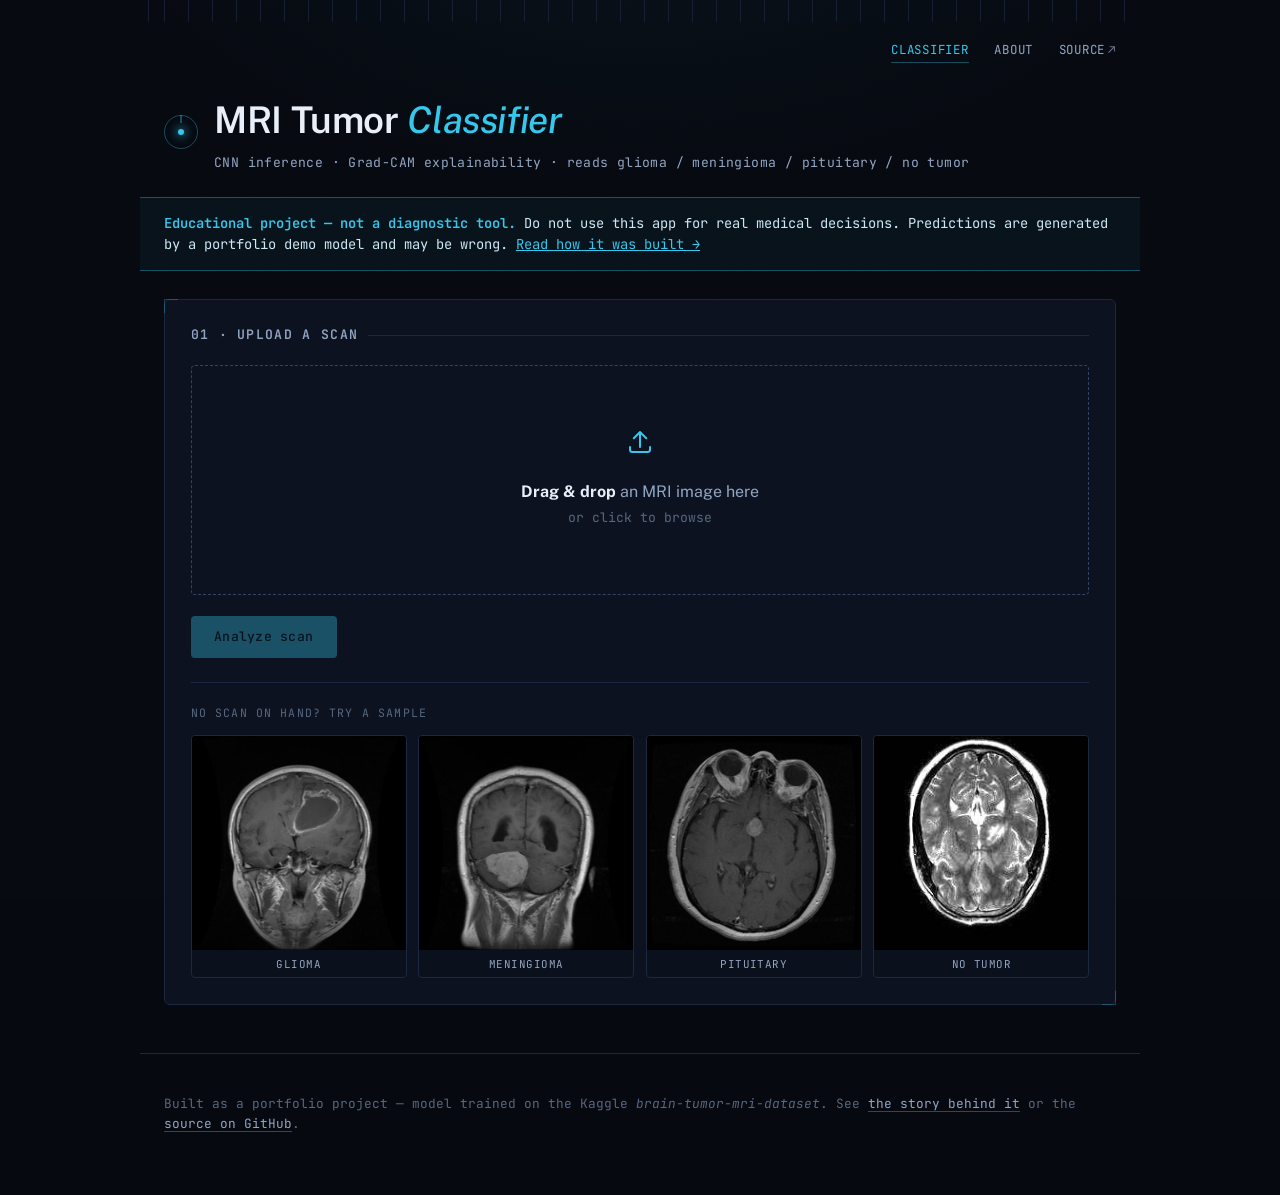
==== commit ce546819: "Sample Gallery" ====
--- a/static/index.html
+++ b/static/index.html
@@ -69,6 +69,28 @@
       </div>
 
       <p id="error-message" class="error-message" role="alert" hidden></p>
+
+      <div class="sample-gallery">
+        <p class="sample-gallery-label">No scan on hand? Try a sample</p>
+        <div class="sample-grid" role="group" aria-label="Sample MRI scans">
+          <button type="button" class="sample-btn" data-sample="glioma" data-filename="glioma_sample.jpg">
+            <img src="/static/samples/glioma.jpg" alt="Sample MRI scan showing a glioma tumor" loading="lazy" />
+            <span class="sample-tag">Glioma</span>
+          </button>
+          <button type="button" class="sample-btn" data-sample="meningioma" data-filename="meningioma_sample.jpg">
+            <img src="/static/samples/meningioma.jpg" alt="Sample MRI scan showing a meningioma tumor" loading="lazy" />
+            <span class="sample-tag">Meningioma</span>
+          </button>
+          <button type="button" class="sample-btn" data-sample="pituitary" data-filename="pituitary_sample.jpg">
+            <img src="/static/samples/pituitary.jpg" alt="Sample MRI scan showing a pituitary tumor" loading="lazy" />
+            <span class="sample-tag">Pituitary</span>
+          </button>
+          <button type="button" class="sample-btn" data-sample="notumor" data-filename="notumor_sample.jpg">
+            <img src="/static/samples/notumor.jpg" alt="Sample MRI scan with no tumor" loading="lazy" />
+            <span class="sample-tag">No tumor</span>
+          </button>
+        </div>
+      </div>
     </section>
 
     <section id="results-panel" class="panel results-panel" aria-labelledby="results-heading" hidden>
@@ -90,7 +112,10 @@
               <span class="viewport-tag br">Overlay</span>
               <img id="gradcam-image" alt="Grad-CAM heatmap overlay highlighting the regions of the scan that most influenced the prediction" />
             </div>
-            <figcaption>Brighter regions influenced the prediction most</figcaption>
+            <figcaption>
+              Red/orange marks the regions that influenced the prediction most, blue the least
+              <span class="heatmap-legend" aria-hidden="true"></span>
+            </figcaption>
           </figure>
 
           <div class="prediction-summary">
--- a/static/style.css
+++ b/static/style.css
@@ -490,6 +490,84 @@
   border-color: var(--accent);
 }
 
+/* ---------- Sample gallery ---------- */
+
+.sample-gallery {
+  margin-top: 1.5rem;
+  padding-top: 1.35rem;
+  border-top: 1px solid var(--panel-border);
+}
+
+.sample-gallery-label {
+  margin: 0 0 0.8rem;
+  font-family: var(--font-mono);
+  font-size: 0.72rem;
+  text-transform: uppercase;
+  letter-spacing: 0.1em;
+  color: var(--text-faint);
+}
+
+.sample-grid {
+  display: grid;
+  grid-template-columns: repeat(4, 1fr);
+  gap: 0.7rem;
+}
+
+@media (max-width: 480px) {
+  .sample-grid {
+    grid-template-columns: repeat(2, 1fr);
+  }
+}
+
+.sample-btn {
+  padding: 0;
+  border: 1px solid var(--panel-border);
+  border-radius: var(--radius);
+  background: var(--bg-raised);
+  cursor: pointer;
+  overflow: hidden;
+  transition: border-color 0.15s ease, box-shadow 0.15s ease, opacity 0.15s ease;
+}
+
+.sample-btn:hover:not(:disabled),
+.sample-btn:focus-visible {
+  border-color: var(--accent);
+  outline: none;
+}
+
+.sample-btn:disabled {
+  cursor: wait;
+  opacity: 0.6;
+}
+
+.sample-btn.is-selected {
+  border-color: var(--accent);
+  box-shadow: 0 0 0 1px var(--accent-line);
+}
+
+.sample-btn img {
+  display: block;
+  width: 100%;
+  aspect-ratio: 1;
+  object-fit: cover;
+  background: #000;
+}
+
+.sample-tag {
+  display: block;
+  padding: 0.4rem 0.3rem;
+  font-family: var(--font-mono);
+  font-size: 0.68rem;
+  text-transform: uppercase;
+  letter-spacing: 0.04em;
+  color: var(--text-dim);
+  text-align: center;
+}
+
+.sample-btn.is-selected .sample-tag {
+  color: var(--accent);
+}
+
 /* ---------- Error ---------- */
 
 .error-message {
@@ -551,6 +629,28 @@
   font-size: 0.76rem;
   color: var(--text-faint);
   font-family: var(--font-mono);
+}
+
+/* Matches app/gradcam.py's _apply_jet_colormap exactly -- brightness peaks
+   mid-scale (green/yellow), not at either end, so a color legend is more
+   accurate here than describing the map as "brighter = more influence". */
+.heatmap-legend {
+  display: block;
+  margin-top: 0.5rem;
+  height: 6px;
+  border-radius: 3px;
+  background: linear-gradient(
+    90deg,
+    rgb(0, 0, 128) 0%,
+    rgb(0, 0, 255) 12%,
+    rgb(0, 128, 255) 25%,
+    rgb(0, 255, 255) 38%,
+    rgb(128, 255, 128) 50%,
+    rgb(255, 255, 0) 62%,
+    rgb(255, 128, 0) 75%,
+    rgb(255, 0, 0) 88%,
+    rgb(128, 0, 0) 100%
+  );
 }
 
 .predicted-label-tag,
@@ -868,13 +968,65 @@
   color: var(--text-dim);
 }
 
-.pull-quote {
-  border-left: 2px solid var(--accent);
-  margin: 1.75rem 0;
-  padding: 0.2rem 0 0.2rem 1.3rem;
-  font-style: italic;
-  font-size: 1.2rem;
+.confusion-matrix-wrap {
+  margin: 1.5rem 0;
+  overflow-x: auto;
+  border: 1px solid var(--panel-border);
+  border-radius: var(--radius);
+}
+
+.confusion-matrix {
+  border-collapse: collapse;
+  width: 100%;
+  min-width: 460px;
+  font-family: var(--font-mono);
+  font-size: 0.82rem;
+}
+
+.confusion-matrix caption {
+  caption-side: top;
+  text-align: left;
+  padding: 0.9rem 1rem 0.6rem;
+  font-family: var(--font-display);
+  font-size: 0.95rem;
+  color: var(--text-dim);
+}
+
+.confusion-matrix th,
+.confusion-matrix td {
+  padding: 0.65rem 0.8rem;
+  text-align: center;
+  border: 1px solid var(--panel-border);
+}
+
+.confusion-matrix thead th {
+  color: var(--text-faint);
+  font-weight: 500;
+  text-transform: uppercase;
+  font-size: 0.68rem;
+  letter-spacing: 0.06em;
+  background: var(--bg-raised);
+}
+
+.confusion-matrix tbody th {
+  color: var(--text-faint);
+  font-weight: 500;
+  text-transform: uppercase;
+  font-size: 0.68rem;
+  letter-spacing: 0.06em;
+  text-align: left;
+  background: var(--bg-raised);
+  white-space: nowrap;
+}
+
+.confusion-matrix td {
   color: var(--text);
+  background: rgba(53, 200, 236, var(--intensity, 0));
+}
+
+.confusion-matrix td.diag {
+  font-weight: 600;
+  box-shadow: inset 0 0 0 1px var(--accent-line);
 }
 
 .story-cta {
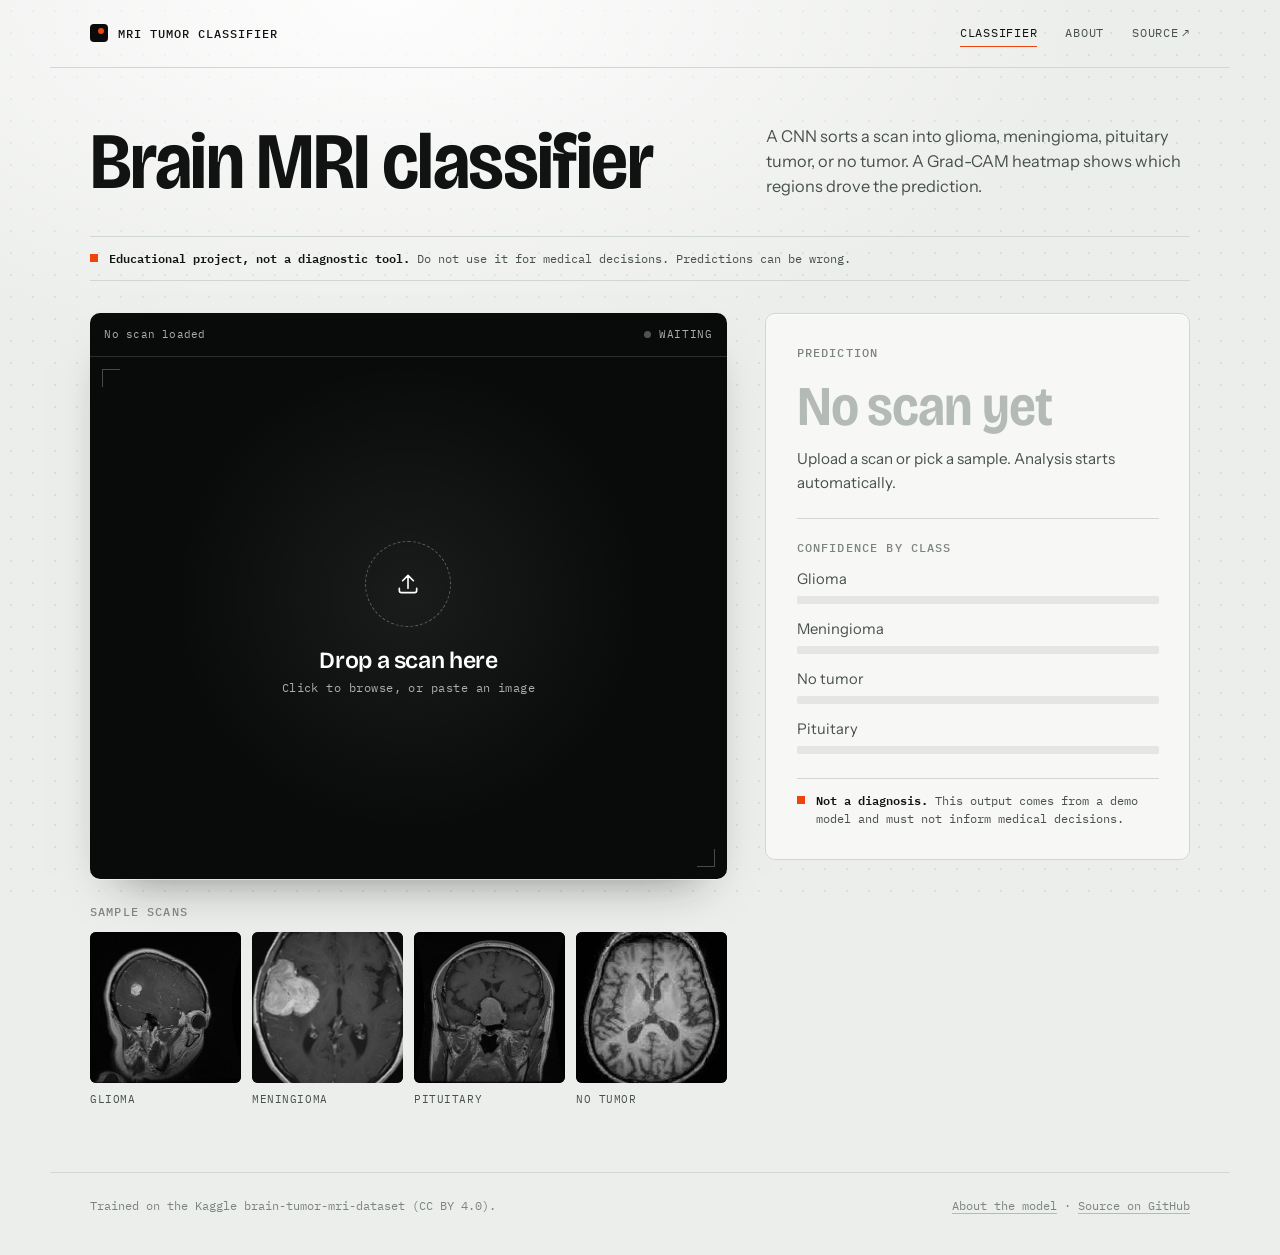
==== commit 8b46b869: "Redesign frontend, shorten About page, replace sample scans - New lightbox-style UI: film viewer, au" ====
--- a/static/index.html
+++ b/static/index.html
@@ -4,143 +4,141 @@
   <meta charset="UTF-8" />
   <meta name="viewport" content="width=device-width, initial-scale=1.0" />
   <title>MRI Tumor Classifier</title>
-  <meta name="description" content="Upload a brain MRI scan and get a CNN-based tumor classification with a Grad-CAM heatmap explaining the prediction." />
+  <meta name="description" content="Upload a brain MRI scan and get a CNN tumor classification with a Grad-CAM heatmap showing which regions drove the prediction." />
+  <link rel="preconnect" href="https://fonts.googleapis.com" />
+  <link rel="preconnect" href="https://fonts.gstatic.com" crossorigin />
+  <link rel="stylesheet" href="https://fonts.googleapis.com/css2?family=Bricolage+Grotesque:opsz,wdth,wght@12..96,75..100,400..800&family=IBM+Plex+Mono:wght@400;500;600&family=Instrument+Sans:wght@400;500;600&display=swap" />
   <link rel="stylesheet" href="/static/style.css" />
 </head>
 <body>
-  <div class="ruler" aria-hidden="true"></div>
-
-  <nav class="topnav" aria-label="Primary">
-    <span></span>
-    <div class="topnav-links">
+  <header class="shell topbar">
+    <a class="wordmark" href="/">
+      <span class="wordmark-mark" aria-hidden="true"></span>
+      <span class="wordmark-text">MRI Tumor Classifier</span>
+    </a>
+    <nav class="topnav" aria-label="Primary">
       <a href="/" aria-current="page">Classifier</a>
       <a href="/about">About</a>
       <a class="external" href="https://github.com/kellanmcintosh/MRI-tumor-Detection-app" target="_blank" rel="noopener">Source</a>
-    </div>
-  </nav>
-
-  <header class="site-header">
-    <div class="brand">
-      <span class="brand-mark" aria-hidden="true"></span>
-      <div>
-        <h1>MRI Tumor <em>Classifier</em></h1>
-        <p class="subhead">CNN inference &middot; Grad&#8209;CAM explainability &middot; reads glioma / meningioma / pituitary / no&nbsp;tumor</p>
-      </div>
-    </div>
+    </nav>
   </header>
 
-  <div class="disclaimer" role="note">
-    <strong>Educational project — not a diagnostic tool.</strong>
-    Do not use this app for real medical decisions. Predictions are generated by a
-    portfolio demo model and may be wrong. <a href="/about#model">Read how it was built &rarr;</a>
+  <div class="shell">
+    <div class="page-head">
+      <h1>Brain MRI classifier</h1>
+      <p>
+        A CNN sorts a scan into glioma, meningioma, pituitary tumor, or no tumor.
+        A Grad-CAM heatmap shows which regions drove the prediction.
+      </p>
+    </div>
+
+    <p class="disclaimer" role="note">
+      <span><strong>Educational project, not a diagnostic tool.</strong>
+      Do not use it for medical decisions. Predictions can be wrong.</span>
+    </p>
   </div>
 
-  <main class="layout">
-    <section class="panel upload-panel" aria-labelledby="upload-heading">
-      <span class="bracket tl" aria-hidden="true"></span>
-      <span class="bracket br" aria-hidden="true"></span>
-      <h2 id="upload-heading">01 &middot; Upload a scan</h2>
-
-      <div id="dropzone" class="dropzone" tabindex="0" role="button"
-           aria-label="Upload an MRI image by dragging and dropping or pressing Enter to browse files">
-        <input id="file-input" type="file" accept="image/*" hidden />
-
-        <div id="dropzone-empty" class="dropzone-content">
-          <svg class="upload-icon" viewBox="0 0 24 24" fill="none" aria-hidden="true">
-            <path d="M12 16V4M12 4L7 9M12 4l5 5" stroke="currentColor" stroke-width="1.6" stroke-linecap="round" stroke-linejoin="round"/>
-            <path d="M4 16v2a2 2 0 0 0 2 2h12a2 2 0 0 0 2-2v-2" stroke="currentColor" stroke-width="1.6" stroke-linecap="round" stroke-linejoin="round"/>
-          </svg>
-          <p><strong>Drag &amp; drop</strong> an MRI image here</p>
-          <p class="or-text">or click to browse</p>
+  <main id="workbench" class="shell workbench" data-state="empty">
+    <section class="viewer-col" aria-label="Scan viewer">
+      <div id="film" class="film">
+        <div class="film-bar film-bar-top">
+          <span id="film-name" class="film-name">No scan loaded</span>
+          <span class="film-right">
+            <span id="film-status" class="film-status">Waiting</span>
+            <button id="replace-btn" class="film-btn" type="button" hidden>Replace</button>
+          </span>
         </div>
 
-        <div id="dropzone-preview" class="dropzone-preview" hidden>
-          <div class="viewport is-active">
-            <span class="viewport-tag tl">Preview</span>
-            <span class="viewport-tag br">Unprocessed</span>
-            <img id="preview-image" alt="Preview of the uploaded MRI scan" />
-          </div>
+        <div class="stage">
+          <input id="file-input" type="file" accept="image/*" hidden />
+
+          <button id="drop" class="drop" type="button">
+            <span class="drop-ring" aria-hidden="true">
+              <svg viewBox="0 0 24 24" fill="none">
+                <path d="M12 16V4m0 0L7 9m5-5 5 5" stroke="currentColor" stroke-width="1.5" stroke-linecap="round" stroke-linejoin="round"/>
+                <path d="M4 16v2a2 2 0 0 0 2 2h12a2 2 0 0 0 2-2v-2" stroke="currentColor" stroke-width="1.5" stroke-linecap="round" stroke-linejoin="round"/>
+              </svg>
+            </span>
+            <span class="drop-title">Drop a scan here</span>
+            <span class="drop-hint">Click to browse, or paste an image</span>
+          </button>
+
+          <img id="original-image" alt="The uploaded MRI scan" hidden />
+          <img id="gradcam-image" alt="Grad-CAM heatmap over the scan. Red and orange regions influenced the prediction most, blue the least." hidden />
+          <span class="scanline" aria-hidden="true"></span>
+
+          <span id="stage-view" class="stage-tag tr" hidden></span>
+          <span id="stage-size" class="stage-tag bl" hidden></span>
+        </div>
+
+        <div id="film-controls" class="film-bar film-bar-bottom" hidden>
+          <span class="legend" aria-hidden="true">
+            Low <span class="legend-ramp"></span> High influence
+          </span>
+          <span class="segmented" role="group" aria-label="Viewer mode">
+            <button type="button" data-view="heatmap" aria-pressed="true">Heatmap</button>
+            <button type="button" data-view="original" aria-pressed="false">Original</button>
+          </span>
         </div>
       </div>
 
-      <div class="upload-actions">
-        <button id="change-image-btn" class="btn btn-ghost" type="button" hidden>Choose a different image</button>
-        <button id="analyze-btn" class="btn btn-primary" type="button" disabled>Analyze scan</button>
+      <div id="error-box" class="error-box" role="alert" hidden>
+        <p id="error-message"></p>
+        <button id="retry-btn" class="btn btn-quiet" type="button" hidden>Retry</button>
       </div>
 
-      <p id="error-message" class="error-message" role="alert" hidden></p>
-
-      <div class="sample-gallery">
-        <p class="sample-gallery-label">No scan on hand? Try a sample</p>
+      <div class="samples">
+        <p class="eyebrow">Sample scans</p>
         <div class="sample-grid" role="group" aria-label="Sample MRI scans">
           <button type="button" class="sample-btn" data-sample="glioma" data-filename="glioma_sample.jpg">
-            <img src="/static/samples/glioma.jpg" alt="Sample MRI scan showing a glioma tumor" loading="lazy" />
+            <span class="sample-thumb"><img src="/static/samples/glioma.jpg" alt="Sample scan labeled glioma" loading="lazy" /></span>
             <span class="sample-tag">Glioma</span>
           </button>
           <button type="button" class="sample-btn" data-sample="meningioma" data-filename="meningioma_sample.jpg">
-            <img src="/static/samples/meningioma.jpg" alt="Sample MRI scan showing a meningioma tumor" loading="lazy" />
+            <span class="sample-thumb"><img src="/static/samples/meningioma.jpg" alt="Sample scan labeled meningioma" loading="lazy" /></span>
             <span class="sample-tag">Meningioma</span>
           </button>
           <button type="button" class="sample-btn" data-sample="pituitary" data-filename="pituitary_sample.jpg">
-            <img src="/static/samples/pituitary.jpg" alt="Sample MRI scan showing a pituitary tumor" loading="lazy" />
+            <span class="sample-thumb"><img src="/static/samples/pituitary.jpg" alt="Sample scan labeled pituitary tumor" loading="lazy" /></span>
             <span class="sample-tag">Pituitary</span>
           </button>
           <button type="button" class="sample-btn" data-sample="notumor" data-filename="notumor_sample.jpg">
-            <img src="/static/samples/notumor.jpg" alt="Sample MRI scan with no tumor" loading="lazy" />
+            <span class="sample-thumb"><img src="/static/samples/notumor.jpg" alt="Sample scan labeled no tumor" loading="lazy" /></span>
             <span class="sample-tag">No tumor</span>
           </button>
         </div>
       </div>
     </section>
 
-    <section id="results-panel" class="panel results-panel" aria-labelledby="results-heading" hidden>
-      <span class="bracket tl" aria-hidden="true"></span>
-      <span class="bracket br" aria-hidden="true"></span>
-      <h2 id="results-heading">02 &middot; Results</h2>
-
-      <div id="loading-state" class="loading-state" hidden>
-        <span class="spinner" aria-hidden="true"></span>
-        <p>Running inference&hellip;</p>
+    <aside class="report" aria-labelledby="report-heading">
+      <div class="report-head">
+        <h2 id="report-heading" class="eyebrow">Prediction</h2>
+        <span id="report-meta" class="report-meta"></span>
       </div>
 
-      <div id="results-content" class="results-content" hidden>
-        <div class="results-grid">
-          <figure class="gradcam-figure">
-            <div class="viewport is-active">
-              <span class="viewport-tag tl">Grad&#8209;CAM</span>
-              <span class="viewport-tag tr">MRI</span>
-              <span class="viewport-tag br">Overlay</span>
-              <img id="gradcam-image" alt="Grad-CAM heatmap overlay highlighting the regions of the scan that most influenced the prediction" />
-            </div>
-            <figcaption>
-              Red/orange marks the regions that influenced the prediction most, blue the least
-              <span class="heatmap-legend" aria-hidden="true"></span>
-            </figcaption>
-          </figure>
+      <div aria-live="polite">
+        <p id="verdict" class="verdict is-idle">No scan yet</p>
+        <span id="verdict-score" class="verdict-score" hidden></span>
+        <p id="verdict-desc" class="verdict-desc">Upload a scan or pick a sample. Analysis starts automatically.</p>
+        <p id="low-note" class="note" hidden></p>
+        <p id="sample-note" class="note is-plain" hidden></p>
+      </div>
 
-          <div class="prediction-summary">
-            <p class="predicted-label-tag">Predicted class</p>
-            <p id="predicted-class" class="predicted-class"></p>
+      <hr class="report-rule" />
 
-            <p class="confidence-label-tag">Confidence by class</p>
-            <ul id="confidence-list" class="confidence-list"></ul>
-          </div>
-        </div>
+      <p class="eyebrow">Confidence by class</p>
+      <ul id="bars" class="bars"></ul>
 
-        <div class="disclaimer disclaimer-results" role="note">
-          <strong>Reminder:</strong> this is an educational demo, not a diagnostic tool.
-          Never use this output for real medical decisions.
-        </div>
-      </div>
-    </section>
+      <p class="disclaimer disclaimer-report" role="note">
+        <span><strong>Not a diagnosis.</strong> This output comes from a demo model
+        and must not inform medical decisions.</span>
+      </p>
+    </aside>
   </main>
 
-  <footer class="site-footer">
-    <p>
-      Built as a portfolio project &mdash; model trained on the Kaggle
-      <em>brain&#8209;tumor&#8209;mri&#8209;dataset</em>. See <a href="/about">the story behind it</a>
-      or the <a href="https://github.com/kellanmcintosh/MRI-tumor-Detection-app" target="_blank" rel="noopener">source on GitHub</a>.
-    </p>
+  <footer class="shell site-footer">
+    <p>Trained on the Kaggle brain-tumor-mri-dataset (CC BY 4.0).</p>
+    <p><a href="/about">About the model</a> &middot; <a href="https://github.com/kellanmcintosh/MRI-tumor-Detection-app" target="_blank" rel="noopener">Source on GitHub</a></p>
   </footer>
 
   <script src="/static/script.js"></script>
